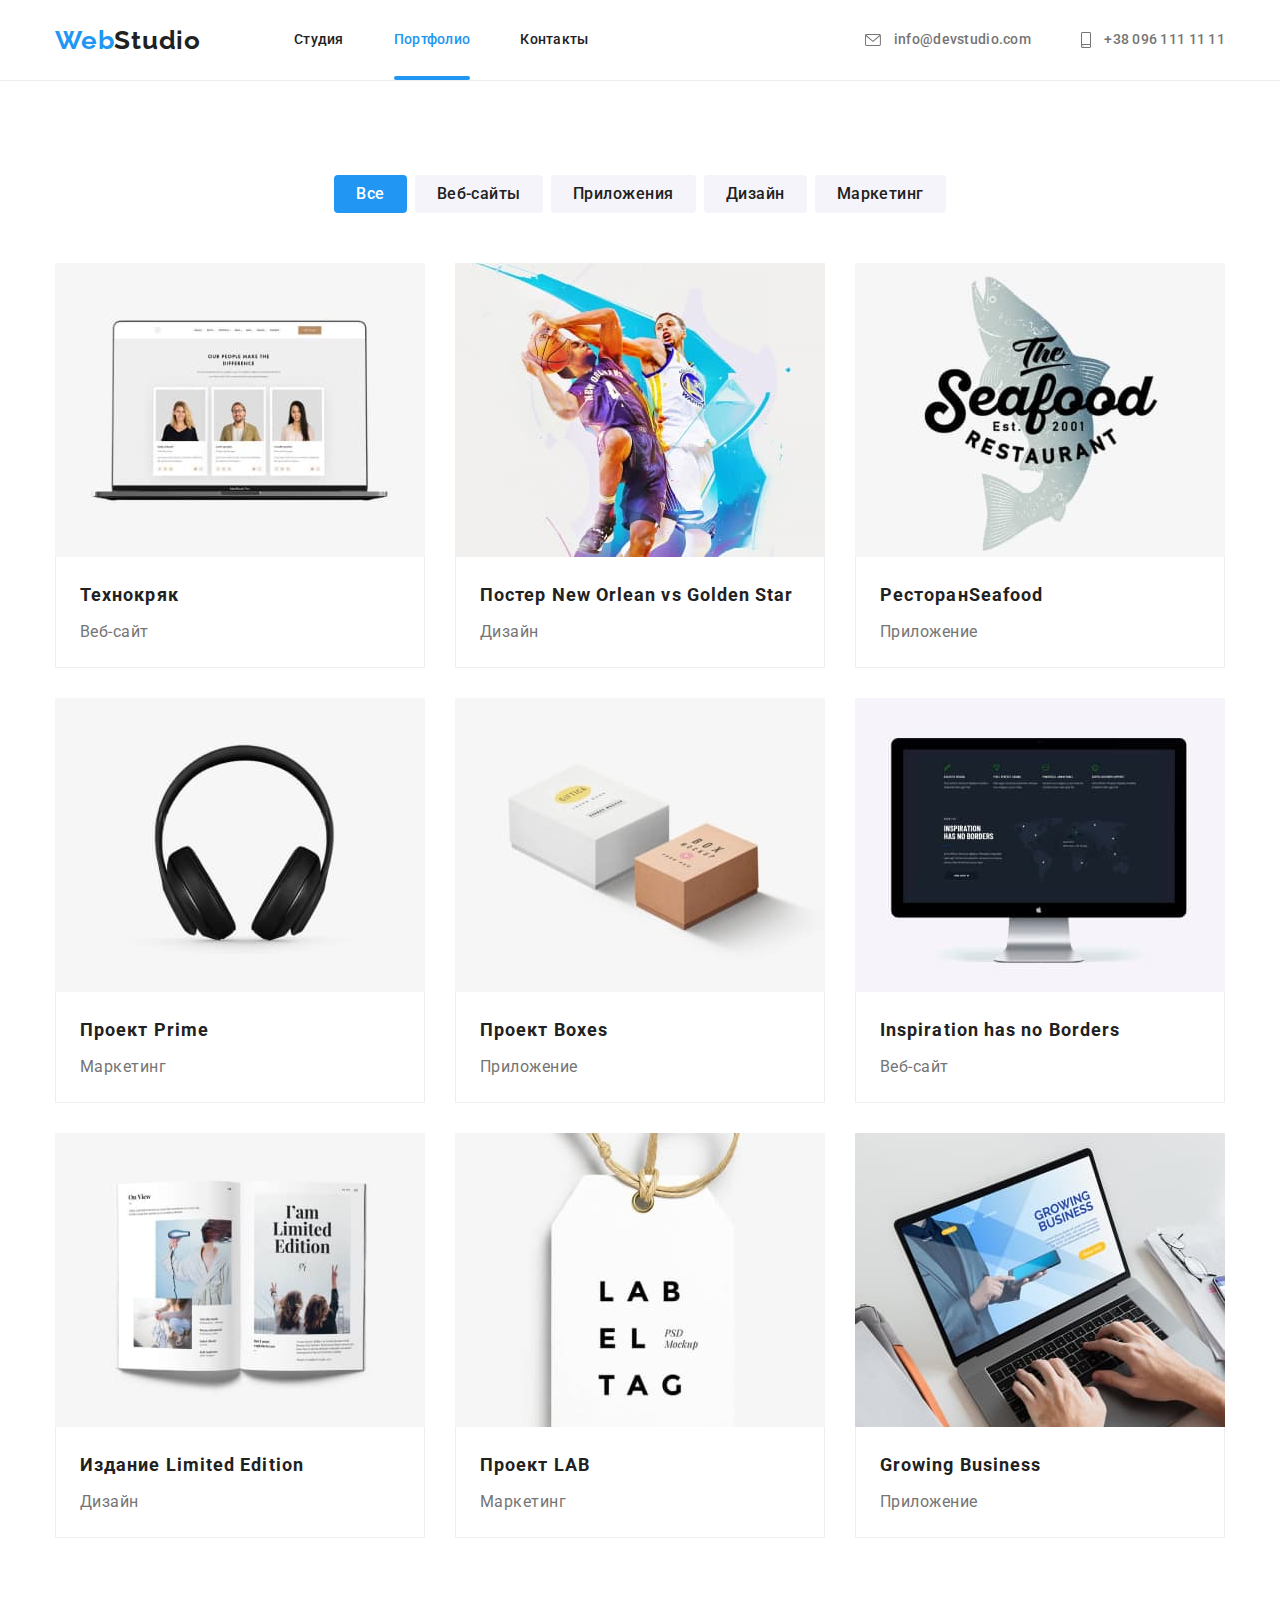
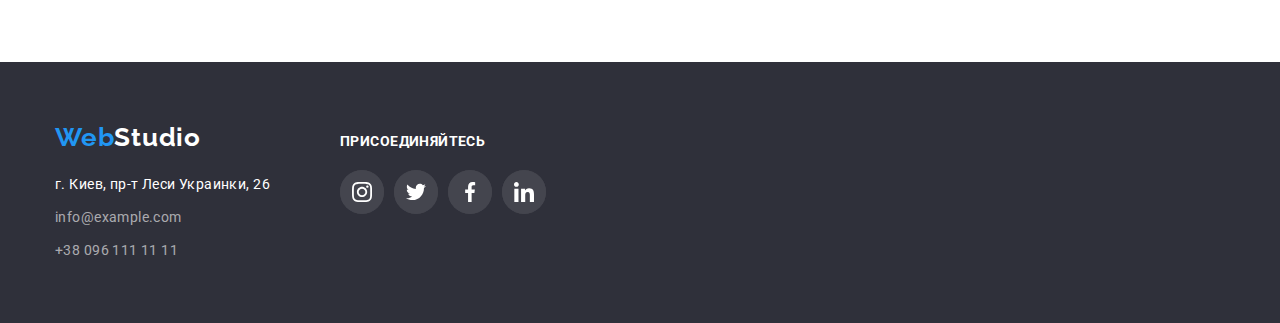
==== portfolio.html @ dd400b5b "Initial commit" ====
<!DOCTYPE html>
<html lang="ru">
  <head>
    <meta charset="UTF-8" />
    <meta http-equiv="X-UA-Compatible" content="IE=edge" />
    <meta name="viewport" content="width=device-width, initial-scale=1.0" />
    <title>Портфолио</title>
    <link rel="preconnect" href="https://fonts.googleapis.com" />
    <link rel="preconnect" href="https://fonts.gstatic.com" crossorigin />
    <link
      href="https://fonts.googleapis.com/css2?family=Raleway:wght@700&family=Roboto:wght@400;500;700;900&display=swap"
      rel="stylesheet"
    />
    <link
      rel="stylesheet"
      href="https://cdnjs.cloudflare.com/ajax/libs/modern-normalize/1.1.0/modern-normalize.min.css"
    />
    <link rel="stylesheet" href="./css/styles.css" />
  </head>
  <body>
    <!-- header -->
    <header class="header header-portfolio">
      <div class="main-nav">
        <nav class="navigation">
          <a href="index.html" class="logo link logo-header"
            ><span class="word-web">Web</span
            ><span class="word-studio">Studio</span></a
          >
          <ul class="nav list">
            <li class="nav-list-item">
              <a href="./index.html" class="nav-item link">Студия</a>
            </li>
            <li class="nav-list-item">
              <a href="./portfolio.html" class="nav-item link current"
                >Портфолио</a
              >
            </li>
            <li><a href="#contacts" class="nav-item link">Контакты</a></li>
          </ul>
        </nav>

        <ul class="contact-type list">
          <li class="contact-link-item link">
            <a
              href="mailto:info@devstudio.com"
              class="contact-link link header-link"
            >
              <svg class="nav-icon header-link" width="16" height="16">
                <use href="./img/sprites.svg#icon-email"></use>
              </svg>
              info@devstudio.com
            </a>
          </li>
          <li class="contact-link-item link">
            <a href="tel:+380961111111" class="contact-link link header-link">
              <svg class="nav-icon header-link" width="10" height="16">
                <use href="./img/sprites.svg#icon-smartphone"></use>
              </svg>
              +38 096 111 11 11</a
            >
          </li>
        </ul>
      </div>
    </header>
    <!-- main -->
    <main>
      <section class="section portfolio-page">
        <div class="container portfolio-container">
          <div class="menu">
            <h1 class="hidden">Портфолио</h1>
            <ul class="list filter-menu">
              <li>
                <button class="button filter-item current all">Все</button>
              </li>
              <li>
                <button class="button filter-item web-pages">Веб-сайты</button>
              </li>
              <li>
                <button class="button filter-item app">Приложения</button>
              </li>
              <li><button class="button filter-item design">Дизайн</button></li>
              <li>
                <button class="button filter-item marketing">Маркетинг</button>
              </li>
            </ul>
          </div>
          <div class="project-container">
            <ul class="list project-list">
              <li class="project-list-item">
                <div class="flex-container">
                  <div class="project-thumb">
                    <a href="/"
                      ><img
                        src="./img/portfolio/img1.jpg"
                        alt="веб-сайт-технокряк"
                        width="370"
                    /></a>
                    <div class="project-overlay">
                      <p class="text-hover text">
                        Ресурс предлагает комплексные предложения с разным
                        уровнем функционала и сервисов. Все это позволит
                        посетителю получить исчерпывающие сведения о компании
                        или частном лице.
                      </p>
                    </div>
                  </div>
                  <div class="project-decr">
                    <h2 class="project-title">Технокряк</h2>
                    <p class="project-text">Веб-сайт</p>
                  </div>
                </div>
              </li>
              <li class="project-list-item">
                <div class="flex-container">
                  <div class="project-thumb">
                    <a href="/"
                      ><img
                        src="./img/portfolio/img2.jpg"
                        alt="баскетбольный постер"
                        width="370"
                    /></a>
                    <div class="project-overlay">
                      <p class="text-hover text">
                        Ресурс предлагает комплексные предложения с разным
                        уровнем функционала и сервисов. Все это позволит
                        посетителю получить исчерпывающие сведения о компании
                        или частном лице.
                      </p>
                    </div>
                  </div>
                  <div class="project-decr">
                    <h2 class="project-title">
                      Постер New Orlean vs Golden Star
                    </h2>
                    <p class="project-text">Дизайн</p>
                  </div>
                </div>
              </li>
              <li class="project-list-item">
                <div class="flex-container">
                  <div class="project-thumb">
                    <a href="/"
                      ><img
                        src="./img/portfolio/img3.jpg"
                        alt="лого-ресторану"
                        width="370"
                    /></a>
                    <div class="project-overlay">
                      <p class="text-hover text">
                        Ресурс предлагает комплексные предложения с разным
                        уровнем функционала и сервисов. Все это позволит
                        посетителю получить исчерпывающие сведения о компании
                        или частном лице.
                      </p>
                    </div>
                  </div>
                  <div class="project-decr">
                    <h2 class="project-title">РесторанSeafood</h2>
                    <p class="project-text">Приложение</p>
                  </div>
                </div>
              </li>
              <li class="project-list-item">
                <div class="flex-container">
                  <div class="project-thumb">
                    <a href="/"
                      ><img
                        src="./img/portfolio/img4.jpg"
                        alt="наушники"
                        width="370"
                    /></a>
                    <div class="project-overlay">
                      <p class="text-hover text">
                        Ресурс предлагает комплексные предложения с разным
                        уровнем функционала и сервисов. Все это позволит
                        посетителю получить исчерпывающие сведения о компании
                        или частном лице.
                      </p>
                    </div>
                  </div>
                  <div class="project-decr">
                    <h2 class="project-title">Проект Prime</h2>
                    <p class="project-text">Маркетинг</p>
                  </div>
                </div>
              </li>
              <li class="project-list-item">
                <div class="flex-container">
                  <div class="project-thumb">
                    <a href="/"
                      ><img
                        src="./img/portfolio/img5.jpg"
                        alt="две коробки"
                        width="370"
                    /></a>
                    <div class="project-overlay">
                      <p class="text-hover text">
                        Ресурс предлагает комплексные предложения с разным
                        уровнем функционала и сервисов. Все это позволит
                        посетителю получить исчерпывающие сведения о компании
                        или частном лице.
                      </p>
                    </div>
                  </div>
                  <div class="project-decr">
                    <h2 class="project-title">Проект Boxes</h2>
                    <p class="project-text">Приложение</p>
                  </div>
                </div>
              </li>
              <li class="project-list-item">
                <div class="flex-container">
                  <div class="project-thumb">
                    <a href="/"
                      ><img
                        src="./img/portfolio/img6.jpg"
                        alt="экран"
                        width="370"
                    /></a>
                    <div class="project-overlay">
                      <p class="text-hover text">
                        Ресурс предлагает комплексные предложения с разным
                        уровнем функционала и сервисов. Все это позволит
                        посетителю получить исчерпывающие сведения о компании
                        или частном лице.
                      </p>
                    </div>
                  </div>
                  <div class="project-decr">
                    <h2 class="project-title">Inspiration has no Borders</h2>
                    <p class="project-text">Веб-сайт</p>
                  </div>
                </div>
              </li>
              <li class="project-list-item">
                <div class="flex-container">
                  <div class="project-thumb">
                    <a href="/"
                      ><img
                        src="./img/portfolio/img7.jpg"
                        alt="журнал"
                        width="370"
                    /></a>
                    <div class="project-overlay">
                      <p class="text-hover text">
                        Ресурс предлагает комплексные предложения с разным
                        уровнем функционала и сервисов. Все это позволит
                        посетителю получить исчерпывающие сведения о компании
                        или частном лице.
                      </p>
                    </div>
                  </div>
                  <div class="project-decr">
                    <h2 class="project-title">Издание Limited Edition</h2>
                    <p class="project-text">Дизайн</p>
                  </div>
                </div>
              </li>
              <li class="project-list-item">
                <div class="flex-container">
                  <div class="project-thumb">
                    <a href="/"
                      ><img
                        src="./img/portfolio/img8.jpg"
                        alt="бирка"
                        width="370"
                    /></a>
                    <div class="project-overlay">
                      <p class="text-hover text">
                        Ресурс предлагает комплексные предложения с разным
                        уровнем функционала и сервисов. Все это позволит
                        посетителю получить исчерпывающие сведения о компании
                        или частном лице.
                      </p>
                    </div>
                  </div>
                  <div class="project-decr">
                    <h2 class="project-title">Проект LAB</h2>
                    <p class="project-text">Маркетинг</p>
                  </div>
                </div>
              </li>
              <li class="project-list-item">
                <div class="flex-container">
                  <div class="project-thumb">
                    <a href="/"
                      ><img
                        src="./img/portfolio/img9.jpg"
                        alt="ноутбук"
                        width="370"
                    /></a>
                    <div class="project-overlay">
                      <p class="text-hover text">
                        Ресурс предлагает комплексные предложения с разным
                        уровнем функционала и сервисов. Все это позволит
                        посетителю получить исчерпывающие сведения о компании
                        или частном лице.
                      </p>
                    </div>
                  </div>
                  <div class="project-decr">
                    <h2 class="project-title">Growing Business</h2>
                    <p class="project-text">Приложение</p>
                  </div>
                </div>
              </li>
            </ul>
          </div>
        </div>
      </section>
    </main>

    <!-- footer -->
    <footer class="footer section">
      <div class="container footer-container">
        <div class="footer-left">
          <a href="index.html" class="logo link logo-footer"
            ><span class="word-web">Web</span
            ><span class="word-studio-footer">Studio</span></a
          >
          <address class="footer-address">
            <ul class="footer-list">
              <li class="footer-list-item">
                <a
                  href="https://goo.gl/maps/9MrePJbTSTGKD42d6"
                  class="footer-item physical-address link"
                  >г. Киев, пр-т Леси Украинки, 26</a
                >
              </li>
              <li class="footer-list-item">
                <a href="info@example.com" class="footer-item footer-email link"
                  >info@example.com</a
                >
              </li>
              <li class="footer-list-item">
                <a
                  href="tel:+380961111111"
                  class="footer-item footer-ph-numb link"
                  >+38 096 111 11 11</a
                >
              </li>
            </ul>
          </address>
        </div>
        <div class="footer-right">
          <p class="text footer-text">присоединяйтесь</p>
          <ul class="list social-media-list-footer">
            <li class="social-media-list social-media-footer">
              <a href="/" class="link sites-icon-link">
                <svg class="icon-social-media icon-social-media-footer">
                  <use href="./img/sprites.svg#icon-instagram"></use>
                </svg>
              </a>
            </li>
            <li class="social-media-list social-media-footer">
              <a href="/" class="link sites-icon-link">
                <svg class="icon-social-media icon-social-media-footer">
                  <use href="./img/sprites.svg#icon-twitter"></use>
                </svg>
              </a>
            </li>
            <li class="social-media-list social-media-footer">
              <a href="/" class="link sites-icon-link">
                <svg class="icon-social-media icon-social-media-footer">
                  <use href="./img/sprites.svg#icon-facebook"></use>
                </svg>
              </a>
            </li>
            <li class="social-media-list social-media-footer">
              <a href="/" class="link sites-icon-link">
                <svg class="icon-social-media icon-social-media-footer">
                  <use href="./img/sprites.svg#icon-linkedin"></use>
                </svg>
              </a>
            </li>
          </ul>
        </div>
      </div>
    </footer>
    <script src="./js/modal.js"></script>
  </body>
</html>
---- css/styles.css ----
:root {
  --primary-text-color: #757575;
  --title-text-color: #212121;
  --additional-text-color: #ffff;
  --accent-color: #2196f3;
  --primary-bg-color: #ffff;
  --additional-bg-color: #2f303a;
  --button-hover-color: #188ce8;
  --grey-bg-color: #f5f4fa;
}
body {
  font-family: 'Roboto', sans-serif;
  font-size: 14px;
  color: var(--title-text-color);
}
.list,
.footer-list,
.project-title,
.project-text,
.text {
  list-style: none;
  padding: 0;
  margin: 0;
}
.section {
  padding-top: 94px;
  padding-bottom: 94px;
}
/* header */

header,
.navigation,
.list,
.contact-type,
.main-nav {
  display: flex;
}
.main-nav,
.navigation {
  align-items: center;
}
.navigation {
  margin-right: auto;
}
.main-nav {
  width: 1200px;
  padding-left: 15px;
  padding-right: 15px;
  margin: 0 auto;
}
.nav-list-item:not(:last-child),
.contact-link-item:not(:last-child) {
  margin-right: 50px;
}

img,
.nav-item {
  display: block;
}
.header-portfolio {
  border-bottom: 1px solid #ececec;
}
.logo,
.nav-item {
  color: var(--title-text-color);
}

.nav.list .link,
.contact-type {
  font-weight: 500;
  font-size: 14px;
  line-height: 1.14;
  letter-spacing: 0.02em;
}

.contact-link,
.link {
  text-decoration-line: none;
}
.contact-link {
  color: var(--primary-text-color);
}
.logo-header {
  margin-right: 93px;
}
.logo {
  font-family: 'Raleway', sans-serif;
  font-weight: 700;
  font-size: 26px;
  line-height: 1.19;
  letter-spacing: 0.03em;
}
.nav.list .link,
.contact-link {
  padding: 32px 0;
}
.nav-item:hover,
.nav-item:focus,
.footer-item:hover,
.footer-item:focus,
.social-media-footer:hover,
.social-media-footer:focus,
.word-web {
  color: var(--accent-color);
  fill: var(--accent-color);
}
.contact-link:hover,
.contact-link:focus,
.header-link:hover,
.header-link:focus {
  color: var(--accent-color);
}

.nav-icon:hover {
  fill: currentColor;
}

.nav-item.link.current {
  color: var(--accent-color);
}
.nav-item {
  position: relative;
}
.nav-item.link.current:after {
  content: '';
  position: absolute;
  display: block;
  width: 100%;
  height: 4px;
  border-radius: 2px;
  background: var(--accent-color);
  bottom: 0;
}
/* main */
/* hero */
.container {
  margin-left: auto;
  margin-right: auto;
  width: 1200px;
  padding: 0 15px;
}

.hero {
  max-width: 1600px;
  height: 600px;
  text-align: center;
  padding-top: 200px;
  background-color: #c4c4c4;
  background-image: linear-gradient(
      rgba(47, 48, 58, 0.4),
      rgba(47, 48, 58, 0.4)
    ),
    url(../img/hero.jpg);
  background-size: cover;
  background-repeat: no-repeat;
  background-position: center;
}
/* button main page */
.order-button {
  font-weight: 700;
  font-size: 16px;
  line-height: 1.88;
  letter-spacing: 0.06em;
  background: var(--accent-color);
  box-shadow: 0px 4px 4px rgba(0, 0, 0, 0.15);
  border: var(--accent-color);
  color: var(--additional-text-color);
  padding: 10px 32px;
  margin-bottom: 200px;
  display: inline-block;
}
.order-button:hover,
.order-button:focus {
  background-color: var(--button-hover-color);
}
.hero-title {
  margin-top: 0;
  margin-bottom: 30px;
  font-weight: 900;
  font-size: 44px;
  line-height: 1.36;
  text-align: center;
  letter-spacing: 0.06em;
  text-transform: uppercase;
  color: var(--additional-text-color);
}
.button {
  cursor: pointer;
  border-radius: 4px;
  display: inline-block;
}
/* section1 */
.peculiarities > li:not(:last-child) {
  margin-right: 30px;
}
.peculiarities,
.activity-list,
.our-team-list {
  display: flex;
}
.peculiarities > li {
  width: 270px;
  align-items: center;
  justify-items: center;
}

.about-us-title,
.activity-img-title {
  margin-top: 0;
  margin-bottom: 10px;
  font-weight: 700;
  font-size: 14px;
  line-height: 1.14;
  letter-spacing: 0.03em;
  text-transform: uppercase;
  color: var(--title-text-color);
}
.about-us-text {
  margin-top: 0;
  margin-bottom: 0;
}
.about-us-text,
.footer-item {
  font-weight: 400;
  font-size: 14px;
  line-height: 1.71;
  letter-spacing: 0.03em;
  color: var(--primary-text-color);
}
.hidden {
  visibility: hidden;
  position: fixed;
  transform: scale(0);
}
/* section2 */
.activity.section {
  padding-top: 0;
}
.section-title {
  margin-top: 0;
  margin-bottom: 50px;
  font-weight: 700;
  font-size: 36px;
  line-height: 1.16;
  text-align: center;
  letter-spacing: 0.03em;
  color: var(--title-text-color);
}
.activity-img-title {
  text-transform: uppercase;
  color: var(--additional-text-color);
  margin: 0;
  position: absolute;
  background: rgba(47, 48, 58, 0.8);
  width: 100%;
  height: 70px;
  display: flex;
  justify-content: center;
  align-items: center;
  bottom: 0;
  left: 0;
}

.activity-li {
  position: relative;
}

.activity-li:not(:last-child) {
  margin-right: 30px;
}
/* section3 */
.our-team-section {
  margin-right: auto;
  margin-left: auto;
}
.our-team-text {
  margin-top: 0;
  margin-bottom: 16px;
  color: var(--primary-text-color);
  font-size: 16px;
  line-height: 1.18;
  text-align: center;
  letter-spacing: 0.03em;
}
.list-title {
  margin-top: 0;
  margin-bottom: 0;
  font-weight: 500;
  font-size: 16px;
  line-height: 1.18;
  text-align: center;
  letter-spacing: 0.03em;
  margin-bottom: 10px;
}
.our-team-section {
  background: var(--grey-bg-color);
}
.list-text-item {
  padding: 30px 32px;
}
.team-list-item {
  box-shadow: 0px 1px 3px rgba(0, 0, 0, 0.12), 0px 1px 1px rgba(0, 0, 0, 0.14),
    0px 2px 1px rgba(0, 0, 0, 0.2);
  border-radius: 0px 0px 4px 4px;
  background: var(--primary-bg-color);
  margin: 0;
}
.our-team-list > li:not(:last-child) {
  margin-right: 30px;
}

/* footer */

.footer.section {
  background-color: var(--additional-bg-color);
  padding-top: 60px;
  padding-bottom: 60px;
}
address {
  display: block;
  font-style: normal;
}
.footer-address {
  margin-top: 20px;
}
.footer-item {
  color: var(--additional-text-color);
}
.footer-list-item:not(:last-child) {
  margin-bottom: 9px;
}
.footer-email,
.footer-ph-numb {
  color: rgba(255, 255, 255, 0.6);
}
.word-studio-footer {
  color: var(--additional-text-color);
}
.footer-container {
  display: flex;
  align-items: baseline;
}
.footer-right {
  margin-left: 70px;
}
.footer-right > .footer-text {
  color: var(--additional-text-color);
  font-weight: 700;
  font-size: 14px;
  line-height: 1.14;
  letter-spacing: 0.03em;
  text-transform: uppercase;
  margin-bottom: 20px;
}
/* portfolio */
.project-thumb {
  position: relative;
  overflow: hidden;
}

.project-overlay {
  position: absolute;
  width: 100%;
  height: 100%;
  top: 0;
  left: 0;
  background: rgba(33, 150, 243, 0.9);
  transform: translateY(100%);
  transition: transform 250ms cubic-bezier(0.4, 0, 0.2, 1);
}

.flex-container:hover .project-overlay {
  transform: translateY(0);
}

.text-hover {
  position: absolute;
  top: 50%;
  left: 50%;
  transform: translate(-50%, -50%);
  font-size: 18px;
  line-height: 1.56;
  letter-spacing: 0.03em;
  width: 322px;
  color: var(--additional-text-color);
}

.project-title {
  margin-bottom: 4px;
  font-weight: 700;
  font-size: 18px;
  line-height: 2;
  letter-spacing: 0.06em;
  color: var(--title-text-color);
}
.project-text {
  font-size: 16px;
  line-height: 1.88;
  letter-spacing: 0.03em;
  color: var(--primary-text-color);
}

.project-list {
  display: flex;
  flex-wrap: wrap;
  margin: 0;
  padding: 0;
}

.project-decr {
  border: 1px solid #eeeeee;
  border-top: transparent;
  padding: 20px 24px;
}
.flex-container {
  width: 370px;
  background-color: var(--primary-bg-color);
  margin-bottom: 30px;
}
.flex-container.no-margin {
  margin-bottom: 0;
}
.project-list-item {
  margin-right: 30px;
}
.project-list-item:nth-child(3n + 3) {
  margin-right: 0;
}
.flex-container:hover,
.flex-container:focus {
  box-shadow: 0px 1px 1px rgba(0, 0, 0, 0.12), 0px 4px 4px rgba(0, 0, 0, 0.06),
    1px 4px 6px rgba(0, 0, 0, 0.16);
}

/* filter-menu */
.filter-menu {
  display: flex;
  align-items: center;
  justify-content: center;
}
.filter-item {
  font-weight: 500;
  font-size: 16px;
  line-height: 1.62;
  text-align: center;
  letter-spacing: 0.03em;
  color: var(--title-text-color);
  border: var(--grey-bg-color);
  background-color: var(--grey-bg-color);
  padding: 6px 22px;
}

.filter-item:hover,
.filter-item:focus,
.filter-item.current {
  color: var(--additional-text-color);
  background-color: var(--accent-color);
}
.filter-menu {
  margin-bottom: 50px;
}
.filter-menu > li:not(:first-child) {
  margin-left: 8px;
}
/* icons */
.section-icons {
  height: 120px;
  background-color: var(--grey-bg-color);
  margin-bottom: 30px;
  display: flex;
  justify-content: center;
  align-items: center;
}

.nav-icon {
  margin-right: 10px;
  fill: var(--primary-text-color);
  vertical-align: middle;
}

.sites-icon-link {
  display: flex;
  justify-content: center;
  align-items: center;
  background-color: inherit;
  box-sizing: border-box;
  height: 44px;
  width: 44px;
  border-radius: 50%;
}

.icon-social-media {
  width: 20px;
  height: 20px;
  fill: #afb1b8;
}
.sites-icon-link:hover,
.sites-icon-link:focus {
  background-color: var(--accent-color);
}

.sites-icon-link:hover .icon-social-media,
.sites-icon-link:focus .icon-social-media {
  fill: var(--additional-text-color);
}

ul {
  margin: 0;
  padding: 0;
}
.social-media-list:not(:last-child) {
  margin-right: 10px;
}
.social-media-footer {
  background-color: #44454e;
}

.icon-social-media-footer {
  fill: var(--additional-text-color);
}
.social-media-list.social-media-footer {
  border-radius: 50%;
}
.clients-list-item {
  border: solid 1px #afb1b8;
  border-radius: 4px;
  width: 170px;
  height: 92px;
  display: flex;
  justify-content: center;
  align-items: center;
  background-color: inherit;
}

.clients-list:not(:last-child) {
  margin-right: 30px;
}
.clients-icon {
  fill: #afb1b8;
  display: flex;
}

.clients-list-item:hover .clients-icon,
.clients-list-item:focus .clients-icon {
  fill: var(--accent-color);
}

.clients-list-item:hover,
.clients-list-item:focus {
  border: solid 1px var(--accent-color);
}
/* modal */
.backdrop {
  position: fixed;
  top: 0;
  left: 0;
  width: 100%;
  height: 100%;
  background: rgba(0, 0, 0, 0.2);
}
.is-hidden {
  opacity: 0;
  pointer-events: none;
}
.modal {
  width: 528px;
  height: 581px;
  background: #ffffff;
  box-shadow: 0px 1px 3px rgba(0, 0, 0, 0.12), 0px 1px 1px rgba(0, 0, 0, 0.14),
    0px 2px 1px rgba(0, 0, 0, 0.2);
  border-radius: 4px;
  position: absolute;
  top: 50%;
  left: 50%;
  transform: translate(-50%, -50%);
}
.close-btn {
  position: absolute;
  top: 8px;
  right: 8px;
  width: 30px;
  height: 30px;
  color: rgba(0, 0, 0, 1);
  cursor: pointer;
  background: #ffffff;
  border: 1px solid rgba(0, 0, 0, 0.1);
  border-radius: 50%;
  display: flex;
  justify-content: center;
  align-items: center;
  cursor: pointer;
}
/* animations */
.nav-item.link,
.link.header-link,
.clients-list-item {
  transition: color 250ms cubic-bezier(0.4, 0, 0.2, 1);
}
.order-button,
.social-media-footer {
  transition: background-color 250ms cubic-bezier(0.4, 0, 0.2, 1);
}
.sites-icon-link,
.filter-item {
  transition: all 250ms cubic-bezier(0.4, 0, 0.2, 1);
}
.flex-container {
  transition: box-shadow 250ms cubic-bezier(0.4, 0, 0.2, 1);
}
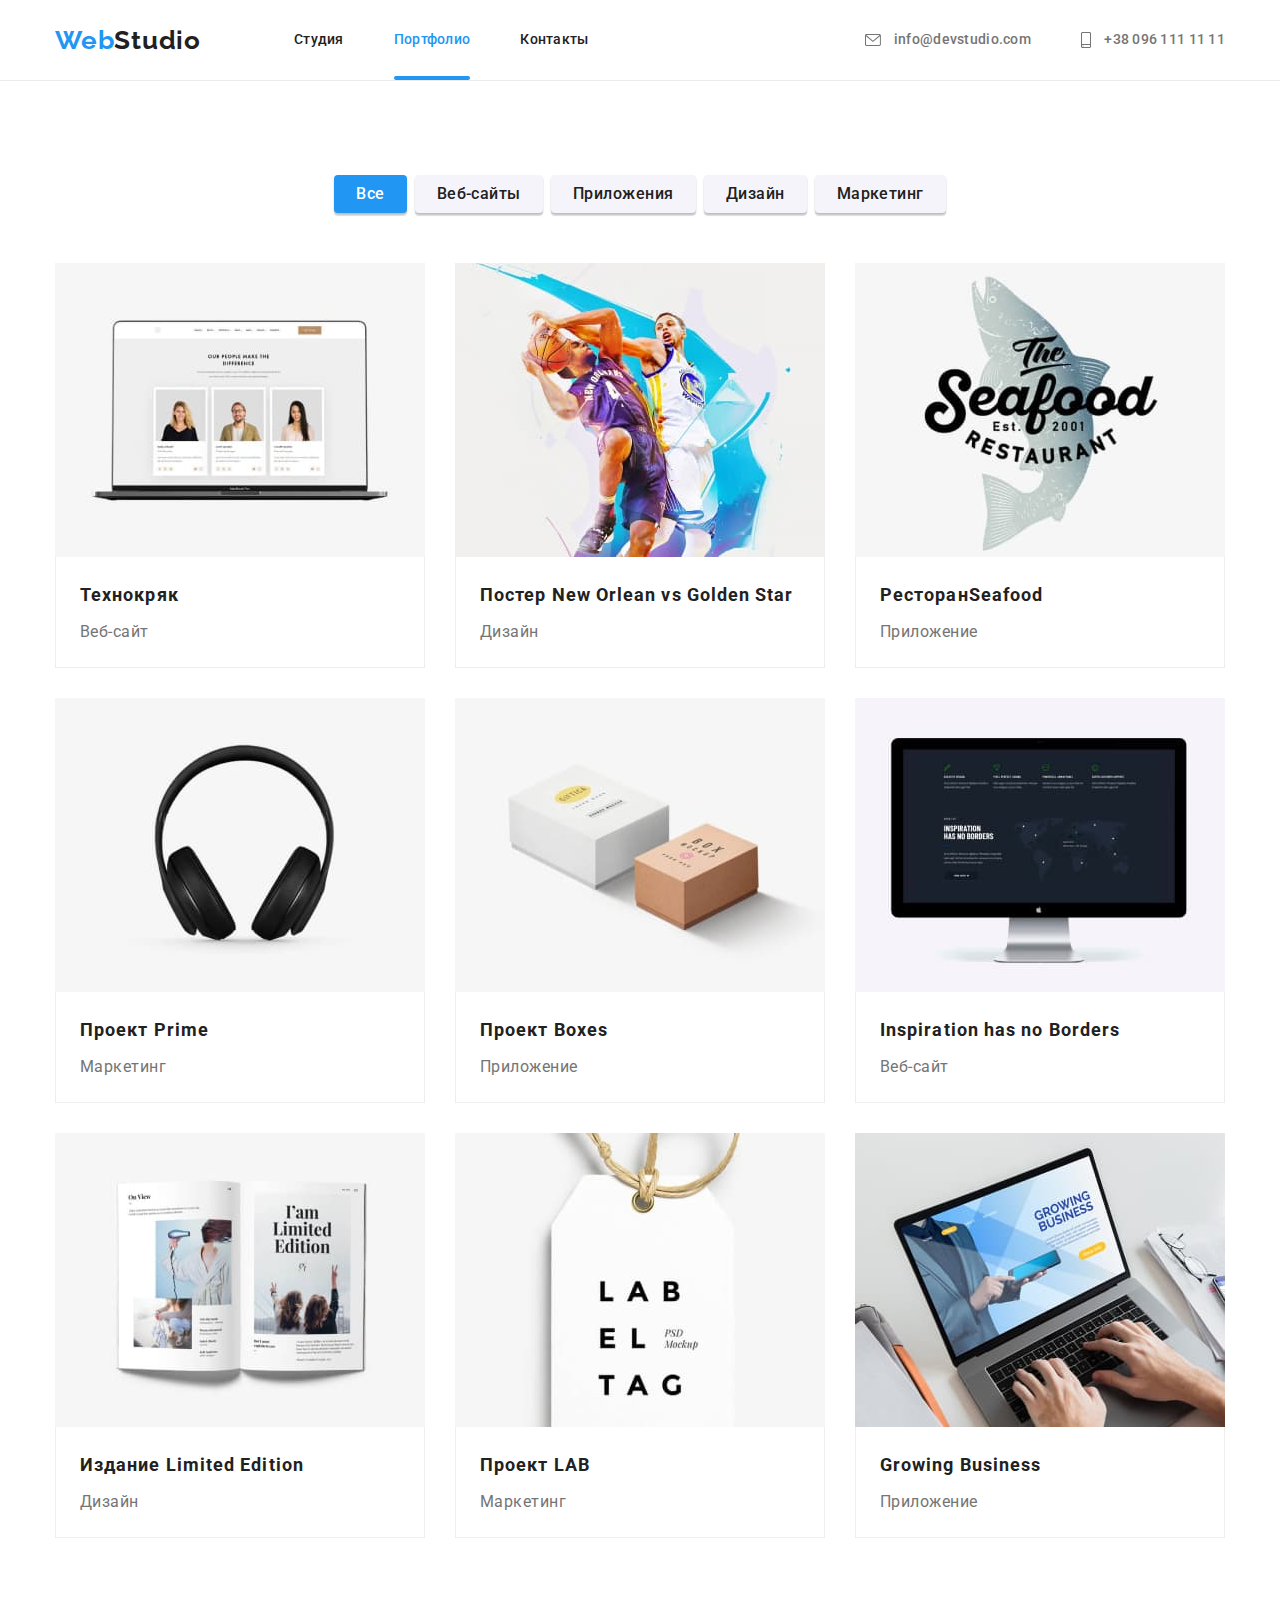
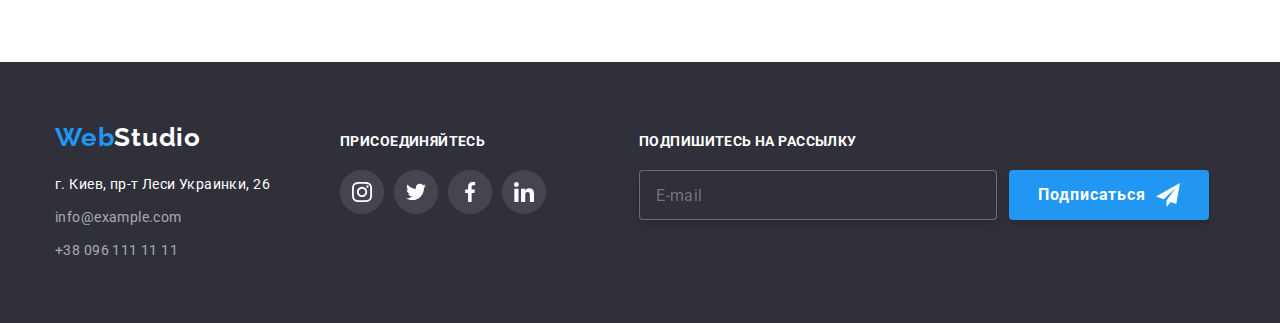
==== commit 03481ff4: "add hw" ====
--- a/portfolio.html
+++ b/portfolio.html
@@ -344,7 +344,7 @@
         </div>
         <div class="footer-right">
           <p class="text footer-text">присоединяйтесь</p>
-          <ul class="list social-media-list-footer">
+          <ul class="list social-media">
             <li class="social-media-list social-media-footer">
               <a href="/" class="link sites-icon-link">
                 <svg class="icon-social-media icon-social-media-footer">
@@ -375,6 +375,27 @@
             </li>
           </ul>
         </div>
+        <!-- footer form -->
+        <div class="footer-form">
+          <form name="subscription">
+            <p class="text footer-text">Подпишитесь на рассылку</p>
+            <label for="email"></label>
+            <div class="div-form">
+              <input
+                class="footer-input"
+                type="email"
+                name="email"
+                placeholder="E-mail"
+              />
+              <button type="submit" class="button subscription-button">
+                <span class="subscription-text">Подписаться</span>
+                <svg class="subscription-icon" width="24" height="24">
+                  <use href="./img/sprites.svg#icon-send"></use>
+                </svg>
+              </button>
+            </div>
+          </form>
+        </div>
       </div>
     </footer>
     <script src="./js/modal.js"></script>
--- a/css/styles.css
+++ b/css/styles.css
@@ -157,6 +157,11 @@
 }
 /* button main page */
 .order-button {
+  margin-bottom: 200px;
+}
+.order-button,
+.submit-button,
+.subscription-button {
   font-weight: 700;
   font-size: 16px;
   line-height: 1.88;
@@ -166,11 +171,13 @@
   border: var(--accent-color);
   color: var(--additional-text-color);
   padding: 10px 32px;
-  margin-bottom: 200px;
-  display: inline-block;
 }
 .order-button:hover,
-.order-button:focus {
+.order-button:focus,
+.submit-button:hover,
+.subscription-button:hover,
+.submit-button:focus,
+.subscription-button:focus {
   background-color: var(--button-hover-color);
 }
 .hero-title {
@@ -343,7 +350,8 @@
 .footer-right {
   margin-left: 70px;
 }
-.footer-right > .footer-text {
+.footer-right > .footer-text,
+.footer-text {
   color: var(--additional-text-color);
   font-weight: 700;
   font-size: 14px;
@@ -352,6 +360,43 @@
   text-transform: uppercase;
   margin-bottom: 20px;
 }
+.footer-form {
+  margin-left: 93px;
+}
+
+.footer-input {
+  width: 358px;
+  height: 50px;
+  background: #2f303a;
+  border: 1px solid rgba(255, 255, 255, 0.3);
+  filter: drop-shadow(0px 4px 4px rgba(0, 0, 0, 0.15));
+  border-radius: 4px;
+  padding: 15px 16px 15px;
+  letter-spacing: 0.03em;
+  color: rgba(255, 255, 255, 0.6);
+  font-size: 16px;
+  line-height: 1.25;
+  margin-right: 12px;
+  transition: border 250ms cubic-bezier(0.4, 0, 0.2, 1);
+}
+
+.subscription-text {
+  margin-right: 10px;
+}
+
+.div-form,
+.subscription-button {
+  display: flex;
+  justify-content: center;
+  align-items: center;
+}
+
+.subscription-button {
+  padding: 0;
+  width: 200px;
+  min-height: 50px;
+}
+
 /* portfolio */
 .project-thumb {
   position: relative;
@@ -448,6 +493,8 @@
   border: var(--grey-bg-color);
   background-color: var(--grey-bg-color);
   padding: 6px 22px;
+  box-shadow: 0px 3px 1px rgba(0, 0, 0, 0.1), 0px 1px 2px rgba(0, 0, 0, 0.08),
+    0px 2px 2px rgba(0, 0, 0, 0.12);
 }
 
 .filter-item:hover,
@@ -573,6 +620,9 @@
   top: 50%;
   left: 50%;
   transform: translate(-50%, -50%);
+  padding: 40px;
+  letter-spacing: 0.01em;
+  color: var(--primary-text-color);
 }
 .close-btn {
   position: absolute;
@@ -590,20 +640,153 @@
   align-items: center;
   cursor: pointer;
 }
+.close-btn:hover,
+.close-btn:focus {
+  fill: var(--accent-color);
+}
+/* form-modal */
+
+.form-title {
+  margin: 0;
+  margin-bottom: 12px;
+  font-weight: 700;
+  font-size: 20px;
+  line-height: 1.15;
+  text-align: center;
+  letter-spacing: 0.03em;
+  color: var(--title-text-color);
+}
+/* CHECKBOX  */
+
+.visually-hidden {
+  appearance: none;
+  position: absolute;
+}
+.label {
+  display: block;
+}
+.checkbox-text.label {
+  display: flex;
+  justify-content: center;
+  align-items: center;
+
+  margin-top: 20px;
+}
+.checkbox-icon {
+  display: inline-block;
+  width: 16px;
+  height: 15px;
+  outline: 2px solid var(--title-text-color);
+  margin-right: 7px;
+}
+.checkbox-input:checked + .checkbox-icon {
+  background-color: var(--accent-color);
+  outline: none;
+}
+.checkbox-icon:hover,
+.checkbox-icon:focus {
+  outline-color: var(--accent-color);
+}
+.checkbox-text {
+  font-size: 14px;
+  line-height: 1.71;
+  letter-spacing: 0.03em;
+  color: var(--primary-text-color);
+}
+/* CHECKBOX  */
+
+.fields-title {
+  font-size: 12px;
+  line-height: 1.16;
+  letter-spacing: 0.01em;
+  margin-bottom: 4px;
+}
+.feedback {
+  padding: 15px 16px;
+  color: rgba(117, 117, 117, 0.5);
+  height: 120px;
+  resize: none;
+}
+.fields {
+  padding: 12px;
+  height: 40px;
+}
+.block-input-form {
+  position: relative;
+  display: block;
+}
+
+.icon-input {
+  position: absolute;
+  width: 18px;
+  height: 18px;
+  top: 25%;
+  left: 12px;
+  transition: color 250ms cubic-bezier(0.4, 0, 0.2, 1);
+}
+.fields,
+.feedback {
+  border: 1px solid rgba(33, 33, 33, 0.2);
+  border-radius: 4px;
+  width: 100%;
+}
+.form-list > .list,
+.list > .fields-title {
+  display: block;
+}
+.form-list > .list:not(:last-child) {
+  margin-bottom: 10px;
+}
+.submit-button {
+  margin-top: 30px;
+  width: 200px;
+  height: 50px;
+  border: none;
+  padding: 0;
+}
+.modal-button {
+  justify-content: center;
+  display: flex;
+}
+.terms-link {
+  padding-left: 3px;
+  color: var(--accent-color);
+}
+.terms-link:hover,
+.terms-link:focus {
+  color: var(--button-hover-color);
+}
+
 /* animations */
 .nav-item.link,
 .link.header-link,
-.clients-list-item {
+.clients-list-item,
+.terms-link {
   transition: color 250ms cubic-bezier(0.4, 0, 0.2, 1);
 }
 .order-button,
-.social-media-footer {
+.social-media-footer,
+.submit-button,
+.subscription-button {
   transition: background-color 250ms cubic-bezier(0.4, 0, 0.2, 1);
 }
 .sites-icon-link,
-.filter-item {
+.filter-item,
+.label {
   transition: all 250ms cubic-bezier(0.4, 0, 0.2, 1);
 }
 .flex-container {
   transition: box-shadow 250ms cubic-bezier(0.4, 0, 0.2, 1);
 }
+.block-input-form:hover .icon-input,
+.block-input-form:focus .icon-input {
+  fill: var(--accent-color);
+}
+.fields:hover,
+.feedback:hover,
+.fields:focus,
+.feedback:focus,
+.footer-input:hover,
+.footer-input:focus {
+  border: 1px solid var(--accent-color);
+}
